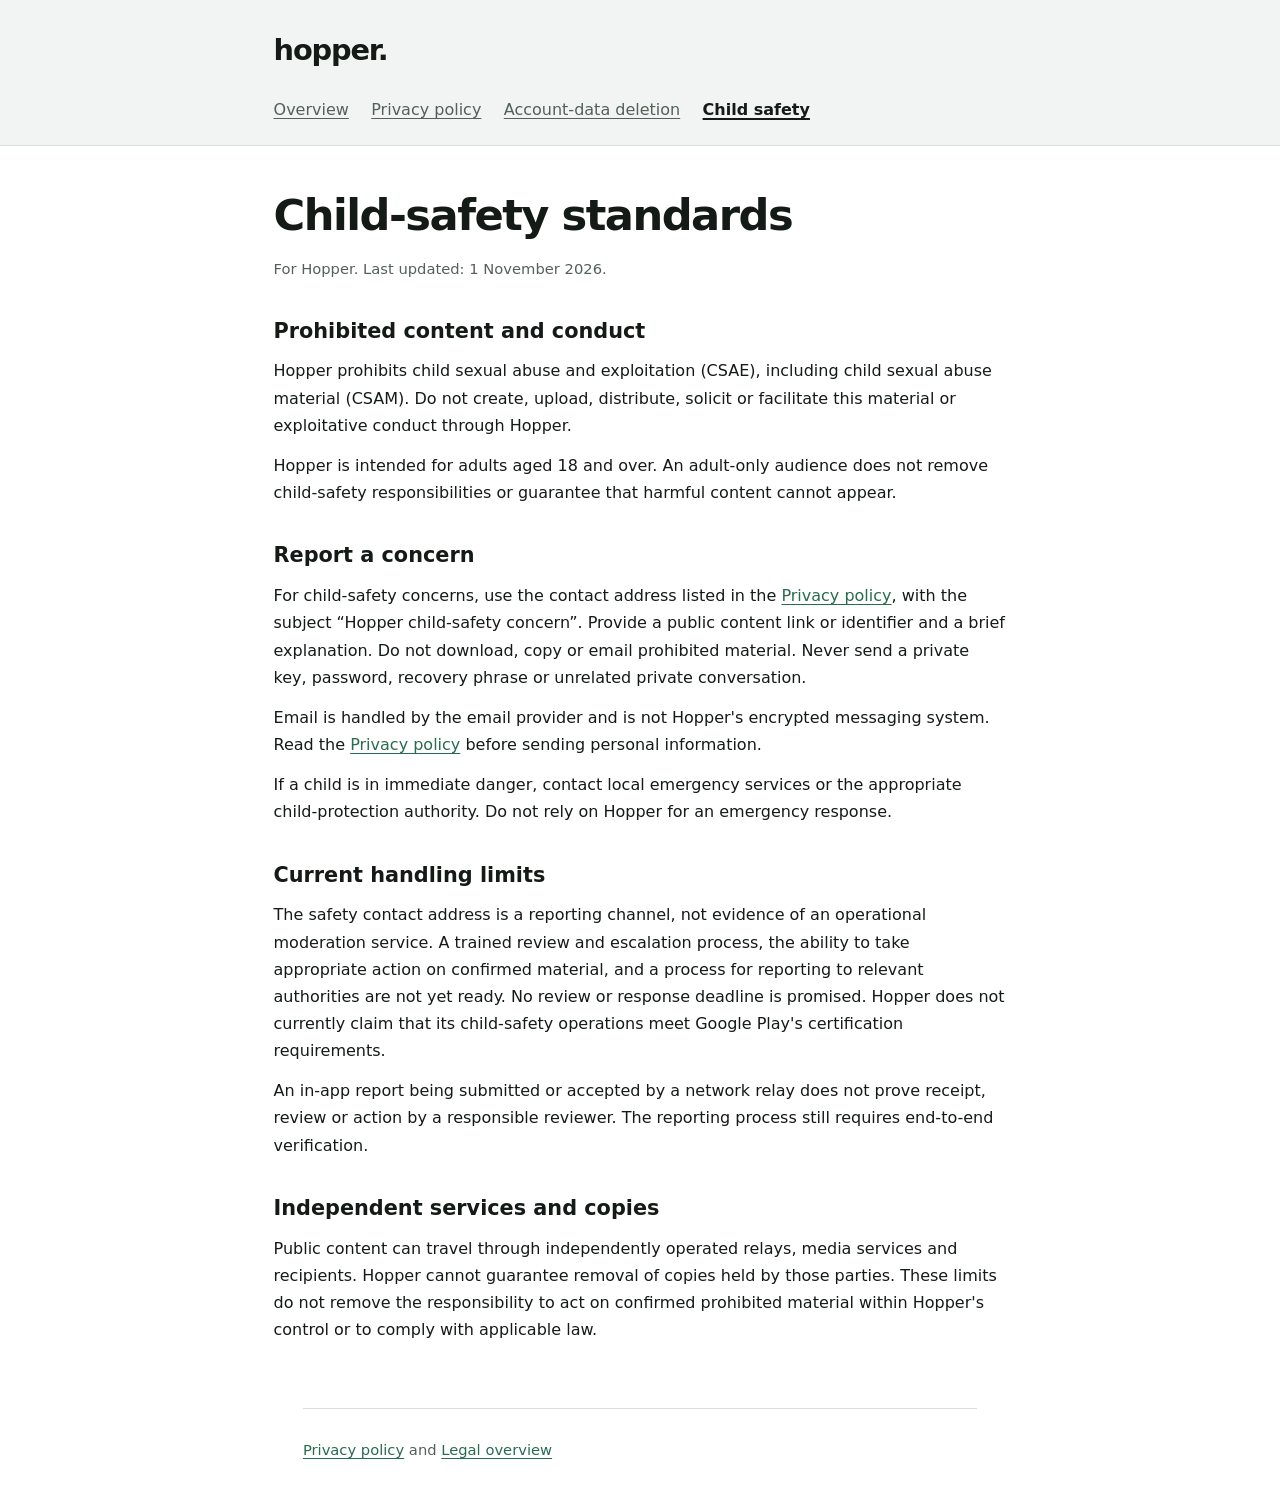
==== child-safety.html @ 905b67d5 "docs: publish Hopper child-safety standards Co-authored-by: Copilot <223556219+Copilot@users.noreply" ====
<!doctype html>
<html lang="en">
<head>
  <meta charset="utf-8">
  <meta name="viewport" content="width=device-width, initial-scale=1">
  <meta name="description" content="Hopper child-safety standards, reporting contact and current enforcement limits.">
  <title>Child-safety standards | Hopper</title>
  <link rel="stylesheet" href="styles.css">
</head>
<body>
  <a class="skip" href="#main">Skip to content</a>
  <header><div class="header-inner">
    <a class="brand" href="index.html" aria-label="Hopper legal information">hopper.</a>
    <nav aria-label="Legal pages">
      <a href="index.html">Overview</a>
      <a href="privacy.html">Privacy policy</a>
      <a href="deletion.html">Account-data deletion</a>
      <a href="child-safety.html" aria-current="page">Child safety</a>
    </nav>
  </div></header>
  <main id="main">
    <h1>Child-safety standards</h1>
    <p class="updated">For Hopper. Last updated: <time datetime="2026-11-01">1 November 2026</time>.</p>
    <h2>Prohibited content and conduct</h2>
    <p>Hopper prohibits child sexual abuse and exploitation (CSAE), including child sexual abuse material (CSAM). Do not create, upload, distribute, solicit or facilitate this material or exploitative conduct through Hopper.</p>
    <p>Hopper is intended for adults aged 18 and over. An adult-only audience does not remove child-safety responsibilities or guarantee that harmful content cannot appear.</p>
    <h2>Report a concern</h2>
    <p>For child-safety concerns, use the contact address listed in the <a href="privacy.html">Privacy policy</a>, with the subject “Hopper child-safety concern”. Provide a public content link or identifier and a brief explanation. Do not download, copy or email prohibited material. Never send a private key, password, recovery phrase or unrelated private conversation.</p>
    <p>Email is handled by the email provider and is not Hopper's encrypted messaging system. Read the <a href="privacy.html">Privacy policy</a> before sending personal information.</p>
    <p>If a child is in immediate danger, contact local emergency services or the appropriate child-protection authority. Do not rely on Hopper for an emergency response.</p>
    <h2>Current handling limits</h2>
    <p>The safety contact address is a reporting channel, not evidence of an operational moderation service. A trained review and escalation process, the ability to take appropriate action on confirmed material, and a process for reporting to relevant authorities are not yet ready. No review or response deadline is promised. Hopper does not currently claim that its child-safety operations meet Google Play's certification requirements.</p>
    <p>An in-app report being submitted or accepted by a network relay does not prove receipt, review or action by a responsible reviewer. The reporting process still requires end-to-end verification.</p>
    <h2>Independent services and copies</h2>
    <p>Public content can travel through independently operated relays, media services and recipients. Hopper cannot guarantee removal of copies held by those parties. These limits do not remove the responsibility to act on confirmed prohibited material within Hopper's control or to comply with applicable law.</p>
  </main>
  <footer><p><a href="privacy.html">Privacy policy</a> and <a href="index.html">Legal overview</a></p></footer>
</body>
</html>
---- styles.css ----
:root {
  color-scheme: light;
  --paper: #f1f4f2;
  --ink: #141b16;
  --muted: #536159;
  --accent: #276c50;
  --rule: #d8e1db;
}
* { box-sizing: border-box; }
body {
  margin: 0;
  background: #fff;
  color: var(--ink);
  font: 1rem/1.7 system-ui, -apple-system, BlinkMacSystemFont, "Segoe UI", sans-serif;
}
a { color: var(--accent); text-underline-offset: .18em; }
a:hover { text-decoration-thickness: 2px; }
a:focus-visible { outline: 3px solid var(--accent); outline-offset: 4px; border-radius: 2px; }
.skip { position: absolute; top: -100px; left: 1rem; background: #fff; padding: .75rem; }
.skip:focus { top: 1rem; z-index: 1; }
header { background: var(--paper); border-bottom: 1px solid var(--rule); }
.header-inner, main, footer { width: min(100% - 3rem, 72ch); margin-inline: auto; }
.header-inner { padding-block: 1.6rem 1rem; }
.brand { color: var(--ink); font-size: 1.8rem; font-weight: 750; letter-spacing: -.04em; text-decoration: none; }
nav { display: flex; flex-wrap: wrap; gap: .4rem 1.4rem; margin-top: 1rem; }
nav a { padding: .35rem 0; color: var(--muted); }
nav a[aria-current="page"] { color: var(--ink); text-decoration-thickness: 2px; font-weight: 650; }
main { padding-block: 2.8rem 3.2rem; }
h1 { font-size: clamp(2rem, 6vw, 2.7rem); line-height: 1.15; letter-spacing: -.035em; margin: 0 0 1rem; }
h2 { font-size: 1.3rem; line-height: 1.35; margin: 2.2rem 0 .65rem; }
h3 { font-size: 1.05rem; line-height: 1.4; margin: 1.5rem 0 .5rem; }
p, ul, ol { margin: .8rem 0; }
li { margin-block: .45rem; }
.updated, footer { color: var(--muted); font-size: .92rem; }
.notice { border-left: 3px solid var(--accent); padding-left: 1.1rem; margin-block: 1.5rem; }
footer { border-top: 1px solid var(--rule); padding-block: 1.4rem 2rem; }
footer p { margin: .4rem 0; }
@media (max-width: 420px) {
  .header-inner, main, footer { width: calc(100% - 2rem); }
  main { padding-block: 2rem; }
}
@media print {
  header, footer, .skip { display: none; }
  main { width: 100%; padding: 0; }
  a { color: inherit; }
  h2, h3 { break-after: avoid; }
}
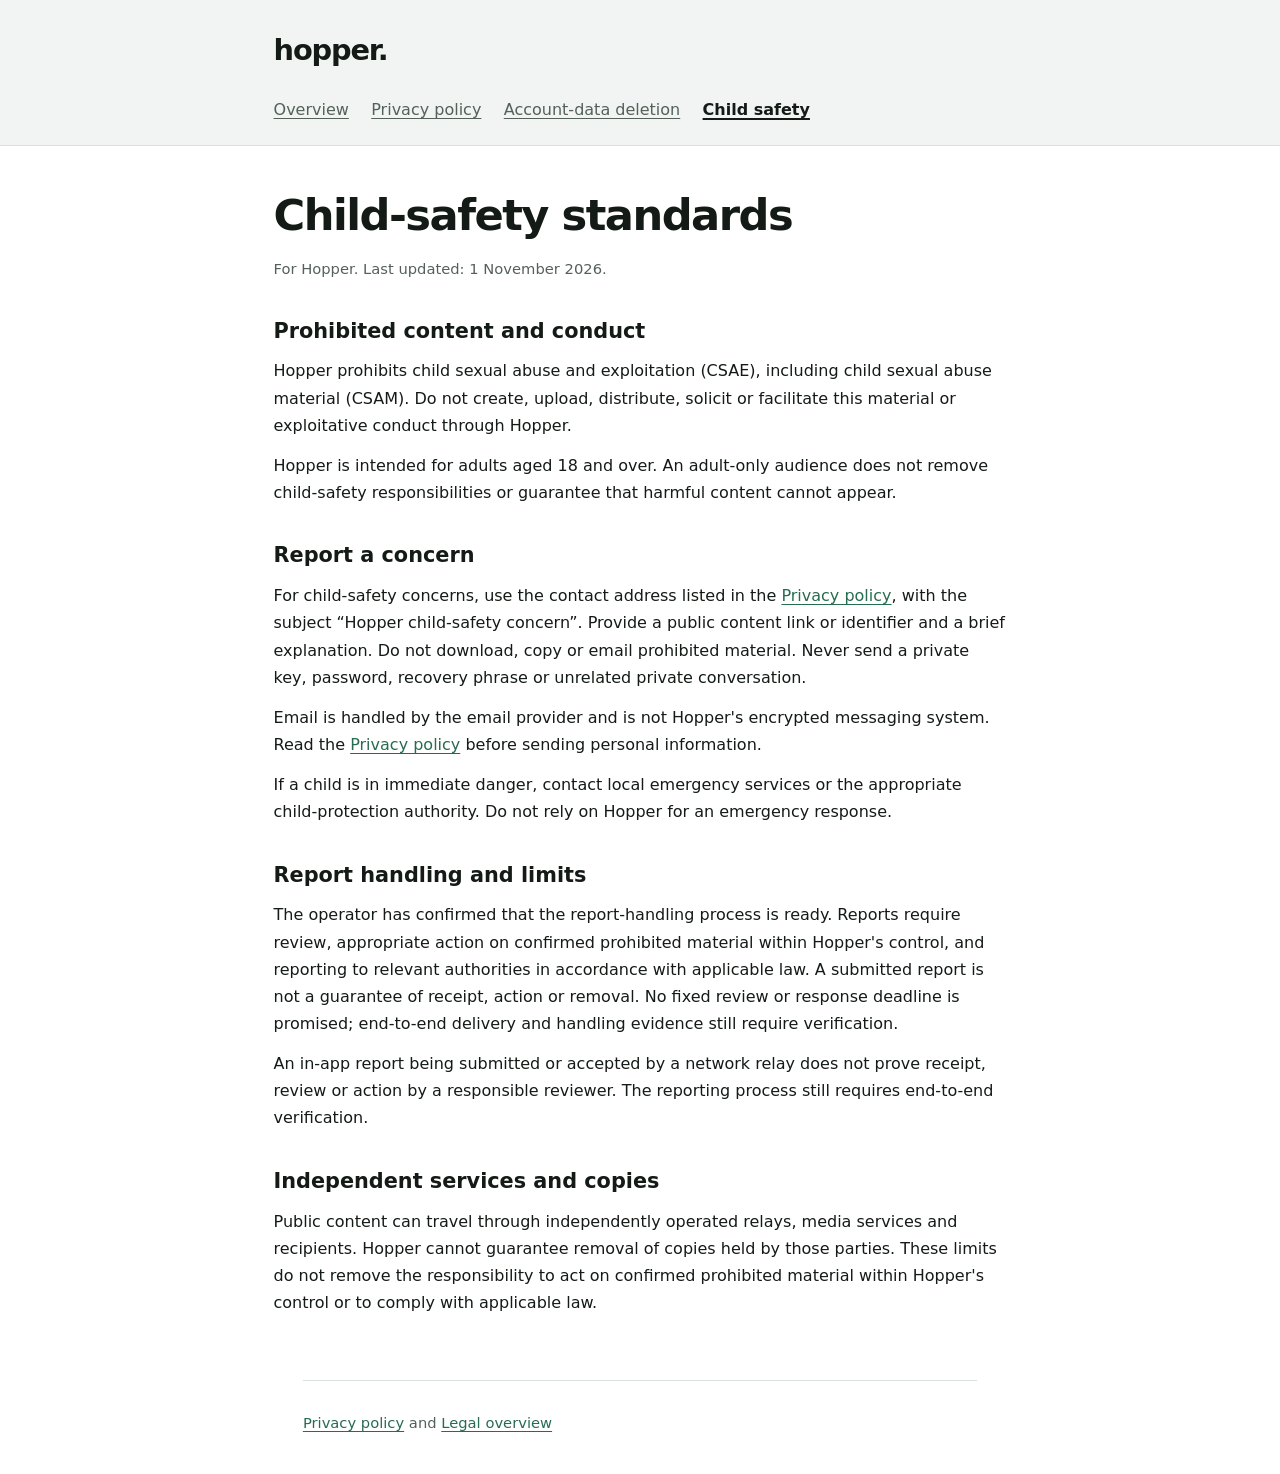
==== commit 3b63b4e9: "docs: reflect operator-confirmed report handling readiness Co-authored-by: Copilot <223556219+Copilo" ====
--- a/child-safety.html
+++ b/child-safety.html
@@ -28,8 +28,8 @@
     <p>For child-safety concerns, use the contact address listed in the <a href="privacy.html">Privacy policy</a>, with the subject “Hopper child-safety concern”. Provide a public content link or identifier and a brief explanation. Do not download, copy or email prohibited material. Never send a private key, password, recovery phrase or unrelated private conversation.</p>
     <p>Email is handled by the email provider and is not Hopper's encrypted messaging system. Read the <a href="privacy.html">Privacy policy</a> before sending personal information.</p>
     <p>If a child is in immediate danger, contact local emergency services or the appropriate child-protection authority. Do not rely on Hopper for an emergency response.</p>
-    <h2>Current handling limits</h2>
-    <p>The safety contact address is a reporting channel, not evidence of an operational moderation service. A trained review and escalation process, the ability to take appropriate action on confirmed material, and a process for reporting to relevant authorities are not yet ready. No review or response deadline is promised. Hopper does not currently claim that its child-safety operations meet Google Play's certification requirements.</p>
+    <h2>Report handling and limits</h2>
+    <p>The operator has confirmed that the report-handling process is ready. Reports require review, appropriate action on confirmed prohibited material within Hopper's control, and reporting to relevant authorities in accordance with applicable law. A submitted report is not a guarantee of receipt, action or removal. No fixed review or response deadline is promised; end-to-end delivery and handling evidence still require verification.</p>
     <p>An in-app report being submitted or accepted by a network relay does not prove receipt, review or action by a responsible reviewer. The reporting process still requires end-to-end verification.</p>
     <h2>Independent services and copies</h2>
     <p>Public content can travel through independently operated relays, media services and recipients. Hopper cannot guarantee removal of copies held by those parties. These limits do not remove the responsibility to act on confirmed prohibited material within Hopper's control or to comply with applicable law.</p>
